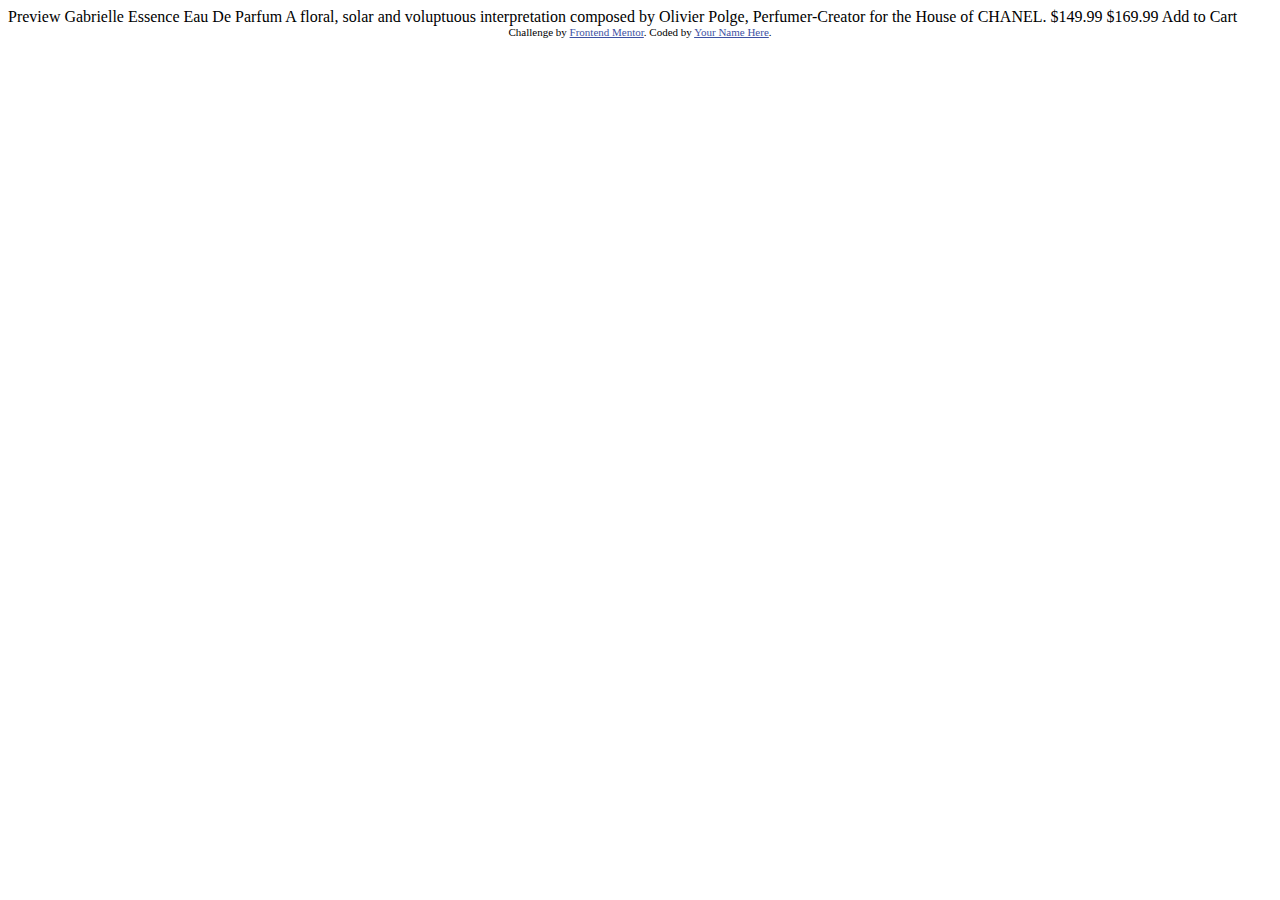
==== product-preview-card-component-main/index.html @ cc8e526c "challenge done" ====
<!DOCTYPE html>
<html lang="en">
<head>
  <meta charset="UTF-8">
  <meta name="viewport" content="width=device-width, initial-scale=1.0"> <!-- displays site properly based on user's device -->

  <link rel="icon" type="image/png" sizes="32x32" href="./images/favicon-32x32.png">
  
  <title>Frontend Mentor | Product preview card component</title>

  <!-- Feel free to remove these styles or customise in your own stylesheet 👍 -->
  <style>
    .attribution { font-size: 11px; text-align: center; }
    .attribution a { color: hsl(228, 45%, 44%); }
  </style>
</head>
<body>

  Preview

  Gabrielle Essence Eau De Parfum

  A floral, solar and voluptuous interpretation composed by Olivier Polge, 
  Perfumer-Creator for the House of CHANEL.

  $149.99
  $169.99

  Add to Cart
  
  <div class="attribution">
    Challenge by <a href="https://www.frontendmentor.io?ref=challenge" target="_blank">Frontend Mentor</a>. 
    Coded by <a href="#">Your Name Here</a>.
  </div>
</body>
</html>
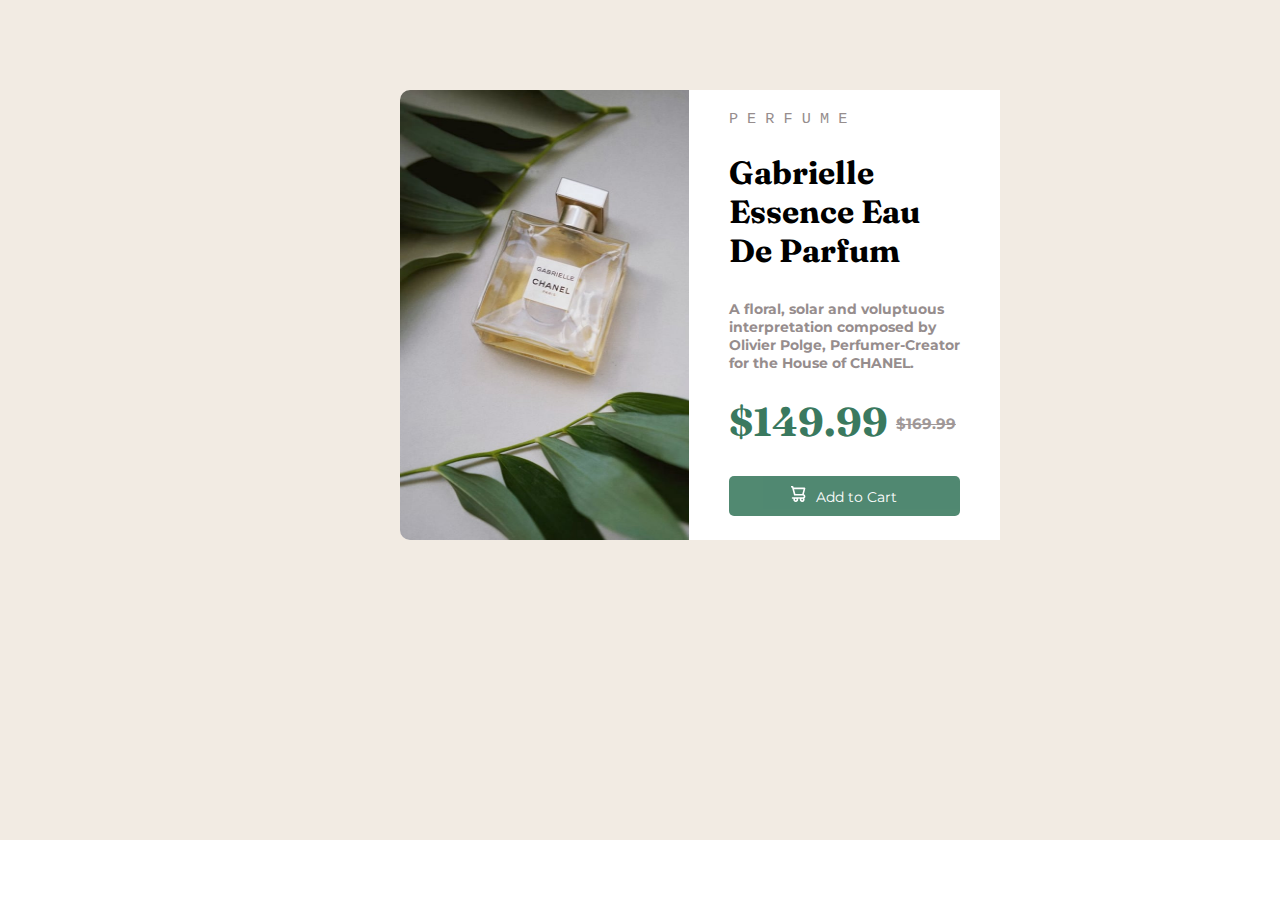
==== commit b36d6b11: "assets moved" ====
--- a/product-preview-card-component-main/index.html
+++ b/product-preview-card-component-main/index.html
@@ -1,36 +1,31 @@
-<!DOCTYPE html>
-<html lang="en">
+<!Doctype html>
+<html>
 <head>
-  <meta charset="UTF-8">
-  <meta name="viewport" content="width=device-width, initial-scale=1.0"> <!-- displays site properly based on user's device -->
-
-  <link rel="icon" type="image/png" sizes="32x32" href="./images/favicon-32x32.png">
-  
-  <title>Frontend Mentor | Product preview card component</title>
-
-  <!-- Feel free to remove these styles or customise in your own stylesheet 👍 -->
-  <style>
-    .attribution { font-size: 11px; text-align: center; }
-    .attribution a { color: hsl(228, 45%, 44%); }
-  </style>
+<title>Product Card</title>
+<meta name="viewport" content="width=device-width, initial-scale=1.0">
+<link rel="stylesheet" type="text/css" href="style.css">
 </head>
 <body>
+ <main class="container">   
+    <div id="main" class="main" >
+      <div id="leftdiv">
+        <img id="img" src="images\image-product-desktop.jpg"  />
+        <img id="imgmobile" src="images\image-product-mobile.jpg" />
+       </div>
 
-  Preview
+       <div id="rightdiv" >
+        <h3 id="smalltitle" >P E R F U M E</h3>
+        <h1 id="boldtitle" > Gabrielle</br> Essence Eau </br>De Parfum</h1>
+        <p id="description" >
+            A floral, solar and voluptuous  interpretation composed by  Olivier Polge,
+            Perfumer-Creator  for the House of CHANEL.
+        </p>
+        <h1 id="price" style="color: rgb(37, 107, 78);font-family: 'Fraunces', serif;;font-weight: 700;font-size: 2.5rem;opacity: 0.9;">$149.99 <strike style="color: rgb(150, 141, 141);font-size: large;"><sup>$169.99</sup></strike></h1> 
+        <button id="button" class="button" ><img src="/product-preview-card-component-main/images/icon-cart.svg" />Add to Cart</button>
+       </div>
 
-  Gabrielle Essence Eau De Parfum
+    </div>
 
-  A floral, solar and voluptuous interpretation composed by Olivier Polge, 
-  Perfumer-Creator for the House of CHANEL.
-
-  $149.99
-  $169.99
-
-  Add to Cart
-  
-  <div class="attribution">
-    Challenge by <a href="https://www.frontendmentor.io?ref=challenge" target="_blank">Frontend Mentor</a>. 
-    Coded by <a href="#">Your Name Here</a>.
-  </div>
+  </main>
 </body>
 </html>--- a/product-preview-card-component-main/style.css
+++ b/product-preview-card-component-main/style.css
@@ -0,0 +1,217 @@
+@import url('https://fonts.googleapis.com/css2?family=Fraunces:opsz,wght@9..144,700&display=swap');
+@import url('https://fonts.googleapis.com/css2?family=Fraunces:opsz,wght@9..144,700&family=Montserrat:wght@700&display=swap');
+
+*{
+  margin: 0;
+  padding: 0;
+  font-family: 'Fraunces', serif;
+  font-family: 'Montserrat', sans-serif;
+
+  
+}
+
+.container{
+  display: flex;
+  justify-content: center;
+  align-items: center;
+  background-color:hsl(30, 38%, 92%);
+  height: 840px;
+  width:1400px;
+
+}
+#main{
+  position: absolute;
+  top:10%;
+  width: 600px;
+  height: 450px;
+  display: flex;
+  flex-direction: row;
+
+}
+
+
+#leftdiv {
+  width: 100%;
+  height: 100%;
+  border-radius:10px 0px 0px 10px;
+  margin: 0px 0px;
+}
+
+
+#img{
+  width:100%;
+  height:100%;
+  border-radius:10px 0px 0px 10px;
+}
+
+#imgmobile{
+  display: none;
+}
+
+
+#rightdiv {
+  background-color: white;
+  width: 80%;
+  height: 100%;
+  padding:0px 40px;
+}
+
+#smalltitle{
+  font-family:monospace;
+  font-weight: 500;
+  color: rgb(150, 141, 141);
+  margin-top: 30px;
+  margin-bottom: 32px
+}
+
+#boldtitle{
+  padding-bottom: 20px;
+}
+
+#description{
+  color: rgb(150, 141, 141);
+  padding-bottom: 15px;
+  margin-bottom: 20px;
+  font-family: 'Montserrat', sans-serif;
+  font-size: 14px;
+  font-weight: 500;
+}
+
+#price{
+  margin-bottom: 40px;
+  
+}
+
+#button {
+  margin-top: 20px;
+}
+
+
+.button{
+  cursor: pointer;
+  background-color: rgb(37, 107, 78);
+  color:white;
+  font-size:14px;
+  border:none;
+  border-radius: 5px 5px 5px;
+  width: 100%;
+  height:40px;
+  margin-top: 20px;
+  padding-top: 10px;
+  margin: 10px 0px;
+  opacity: 0.8;
+}
+
+.button img {
+  padding-right:10px ;
+}
+
+
+.button:hover{
+  opacity: 1;
+}
+
+.button:active {
+  color: rgba(5, 49, 29, 0.966);
+}
+
+#smalltitle{
+  margin-top: 20px;
+  margin-bottom: 25px;
+}
+
+#boldtitle {
+  margin-bottom: 10px;
+  font-family: 'Fraunces', serif;
+  font-weight: 700;
+}
+
+#description {
+  font-family: 'Montserrat', sans-serif;
+  font-size: 14px;
+  font-weight: 700;
+  margin-bottom: 10px;
+}
+
+#price {
+  margin-bottom: 10px
+}
+
+#button {
+  margin-bottom: 0px;
+  padding-bottom: 20px;
+}
+
+
+
+
+
+
+
+@media only screen and (max-width: 500px) {
+  .container {
+    width: 500px;
+    height: 840px; 
+    padding: 0px 0px;
+  }
+ 
+  #main {
+  position: absolute;
+  max-width: 490px;
+  height: 650px; 
+  display: flex;
+  flex-direction: column;
+  top: 4%;
+  left: 4%;
+  bottom: 5%;
+  right:-2%;
+  border-radius:10px 10px 10px 10px;
+  
+ }
+
+ #leftdiv{
+  max-height: 35%;
+  max-width: 392px;
+  margin: 0px 0px;
+  border-radius:10px 10px 0px 0px;
+  
+ }
+
+
+ #img{
+  display: none;
+  border-radius:10px 0px 0px 10px;
+}
+
+#imgmobile{
+  width:100%;
+  height:100%;
+  display: block;
+  border-radius: 10px 10px 0px 0px
+}
+
+
+ #rightdiv{
+  max-height: 55%;
+  max-width: 322px;
+  padding-left: 30px;    
+  border-radius:0px 0px 10px 10px;
+ }
+
+ #smalltitle{
+  margin-bottom: 5px;
+ }
+
+ #boldtitle{
+  margin-bottom: 5px;
+  padding-bottom: 0px;
+ }
+
+ #description{
+  margin-bottom: 0px;
+ }
+
+ #price{
+  margin-bottom: 5px;
+ }
+}